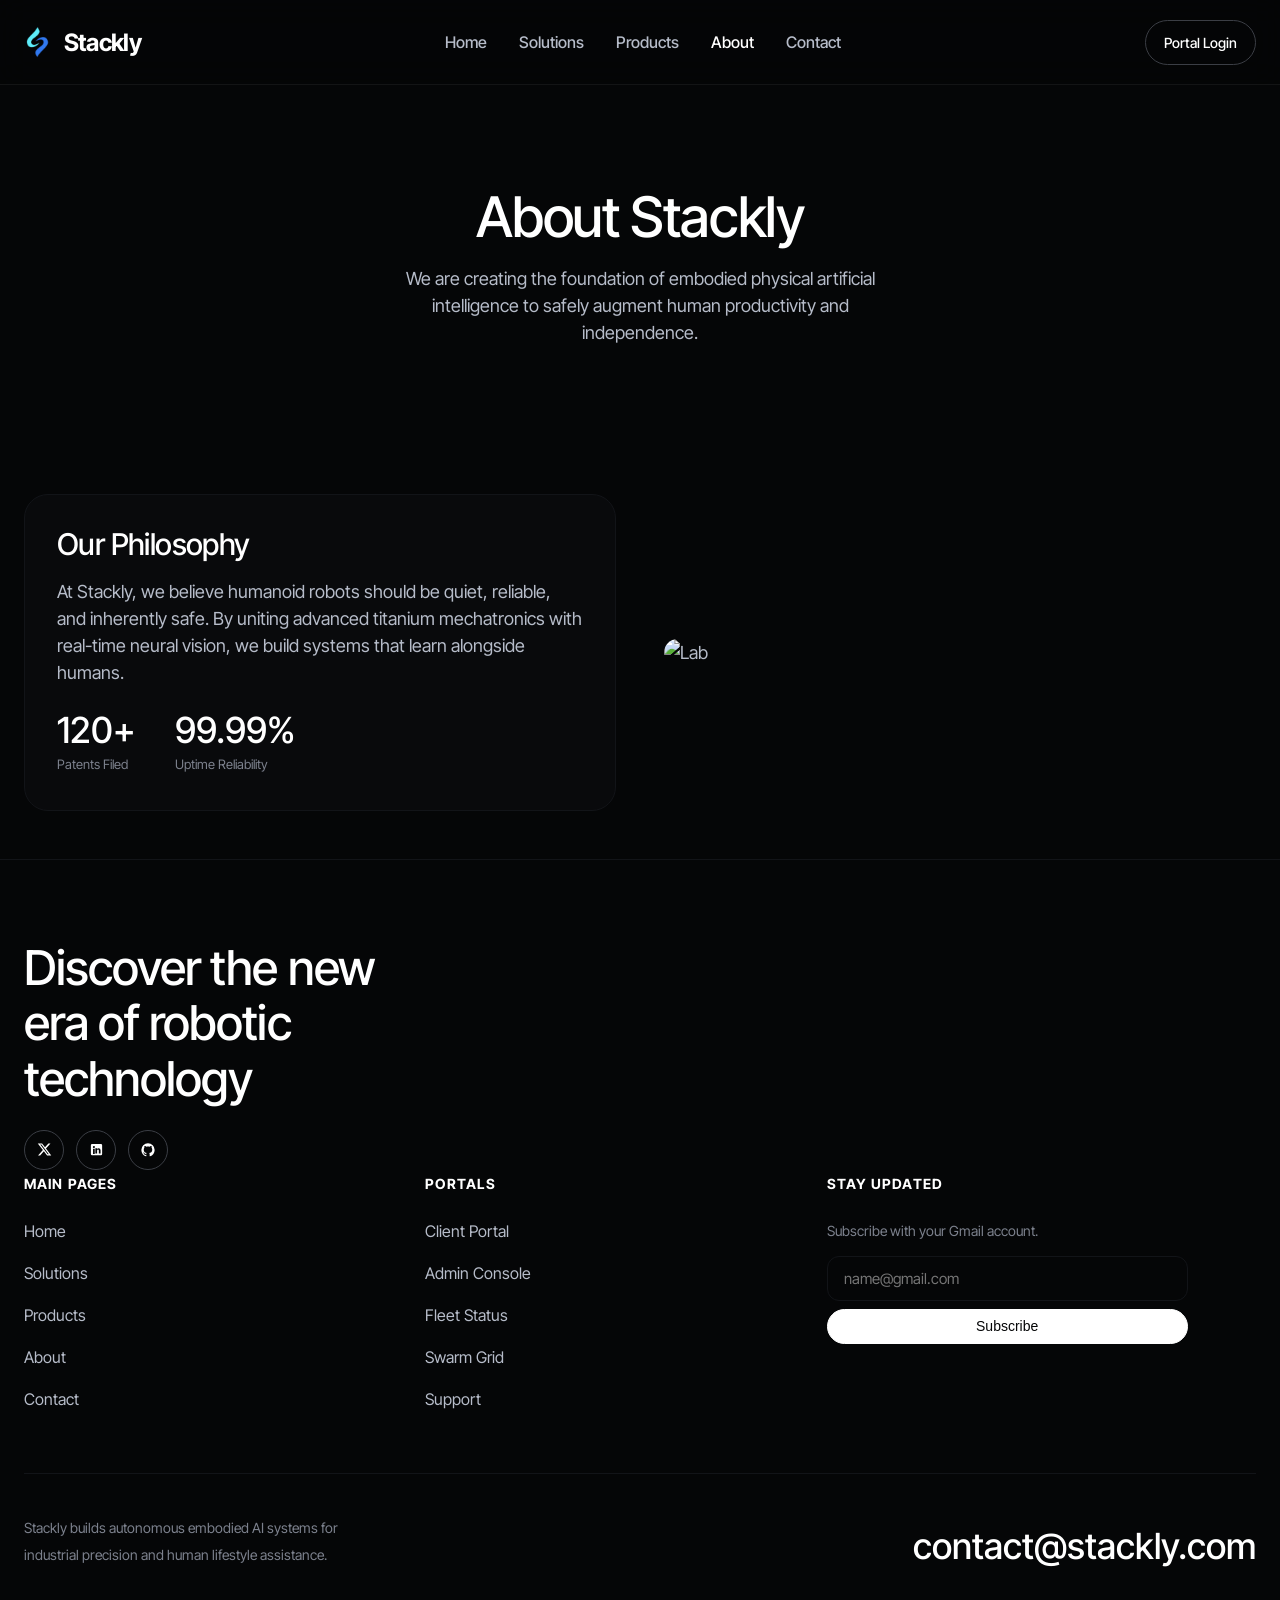
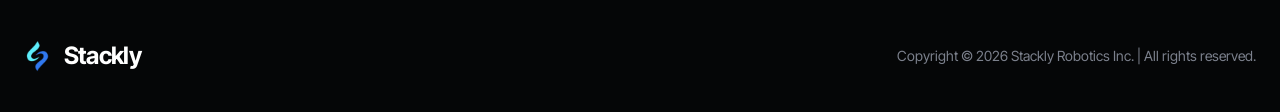
==== about.html @ 686592e0 "initial" ====
<!DOCTYPE html>
<html lang="en">
<head>
  <meta charset="UTF-8">
  <meta name="viewport" content="width=device-width, initial-scale=1.0">
  <title>Stackly</title>
  <!-- Google Fonts: Inter Tight (Exact Template Font) -->
  <link rel="preconnect" href="https://fonts.googleapis.com">
  <link rel="preconnect" href="https://fonts.gstatic.com" crossorigin>
  <link href="https://fonts.googleapis.com/css2?family=Inter+Tight:ital,wght@0,300;0,400;0,500;0,600;0,700;1,400&display=swap" rel="stylesheet">
  <link rel="stylesheet" href="css/style.css">
</head>
<body>

  <!-- ==================== HEADER / NAVBAR ==================== -->
  <div class="header-wrapper">
    <div class="container-default">
      <div class="header-container-wrapper">
        <a href="index.html" class="logo-wrapper">
          <img src="images/logo.webp" alt="Stackly Logo" class="logo-image">
          <span>Stackly</span>
        </a>

        <!-- Exactly 5 Nav Items -->
        <nav class="nav-menu-wrapper">
          <ul class="list-nav-menu">
            <li class="link-nav-item"><a href="index.html">Home</a></li>
            <li class="link-nav-item"><a href="solutions.html">Solutions</a></li>
            <li class="link-nav-item"><a href="products.html">Products</a></li>
            <li class="link-nav-item"><a href="about.html" class="active">About</a></li>
            <li class="link-nav-item"><a href="contact.html">Contact</a></li>
          </ul>
        </nav>

        <div class="nav-menu-right-side">
          <a href="login.html" class="btn-secondary-outline">Portal Login</a>
          <button class="hamburger-menu" id="hamburgerBtn" aria-label="Toggle menu">
            <div class="hamburger-menu-line"></div>
            <div class="hamburger-menu-line"></div>
          </button>
        </div>
      </div>
    </div>
  </div>

  <!-- Mobile Drawer -->
  <div class="mobile-nav-drawer" id="mobileDrawer">
    <ul>
      <li><a href="index.html">Home</a></li>
      <li><a href="solutions.html">Solutions</a></li>
      <li><a href="products.html">Products</a></li>
      <li><a href="about.html" class="active">About</a></li>
      <li><a href="contact.html">Contact</a></li>
    </ul>
    <div style="display: flex; flex-direction: column; gap: 12px; margin-top: auto;">
      <a href="login.html" class="btn-secondary-outline" style="width: 100%; text-align: center;">Client / Admin Login</a>
    </div>
  </div>

  <!-- ==================== ABOUT HERO ==================== -->
  <section class="section top-rg">
    <div class="container-default text-center">
      <div class="inner-container _520px center">
        <h1 class="display-10 mid" style="font-size: 56px; margin-bottom: 16px;">About Stackly</h1>
        <p class="mg-bottom-large">
          We are creating the foundation of embodied physical artificial intelligence to safely augment human productivity and independence.
        </p>
      </div>
    </div>
  </section>

  <!-- ==================== ABOUT CONTENT ==================== -->
  <section class="section" style="padding-top: 0;">
    <div class="container-default">
      <div class="grid-2-columns" style="margin-bottom: 48px;">
        <div class="card blog-card-v1" style="margin-top: 0;">
          <h3 class="display-6 mid" style="margin-bottom: 16px;">Our Philosophy</h3>
          <p style="color: var(--neutral-colors--300); margin-bottom: 24px;">
            At Stackly, we believe humanoid robots should be quiet, reliable, and inherently safe. By uniting advanced titanium mechatronics with real-time neural vision, we build systems that learn alongside humans.
          </p>
          <div class="flex-horizontal gap-2x-extra-small">
            <div>
              <div class="display-7 mid text-titles">120+</div>
              <div style="font-size: 13px; color: var(--neutral-colors--400);">Patents Filed</div>
            </div>
            <div style="margin-left: 24px;">
              <div class="display-7 mid text-titles">99.99%</div>
              <div style="font-size: 13px; color: var(--neutral-colors--400);">Uptime Reliability</div>
            </div>
          </div>
        </div>

        <div>
          <img src="https://cdn.prod.website-files.com/699cb558653c272b82dacccc/699cb558653c272b82dace2c_human-like-dexterity-robotflow-webflow-template.jpg" alt="Lab" class="main-border-radius fit-cover"/>
        </div>
      </div>
    </div>
  </section>

  <!-- ==================== FOOTER ==================== -->
  <div class="footer-content">
    <div class="container-default">
      <div class="footer-top-v1">
        <div class="flex-horizontal-wrap space-between">
          <div class="inner-container _370px" style="max-width: 370px;">
            <h2 class="display-8 mid mg-bottom-2x-extra-small">Discover the new era of robotic technology</h2>
            <div style="display: flex; gap: 12px; margin-top: 24px;">
              <a href="404.html" class="btn-secondary-outline" style="border-radius: 50%; width: 40px; height: 40px; padding: 0; display: inline-flex; align-items: center; justify-content: center;" aria-label="X (Twitter)">
                <svg width="15" height="15" viewBox="0 0 24 24" fill="currentColor"><path d="M18.244 2.25h3.308l-7.227 8.26 8.502 11.24H16.17l-5.214-6.817L4.99 21.75H1.68l7.73-8.835L1.254 2.25H8.08l4.713 6.231zm-1.161 17.52h1.833L7.084 4.126H5.117z"/></svg>
              </a>
              <a href="404.html" class="btn-secondary-outline" style="border-radius: 50%; width: 40px; height: 40px; padding: 0; display: inline-flex; align-items: center; justify-content: center;" aria-label="LinkedIn">
                <svg width="15" height="15" viewBox="0 0 24 24" fill="currentColor"><path d="M19 3a2 2 0 0 1 2 2v14a2 2 0 0 1-2 2H5a2 2 0 0 1-2-2V5a2 2 0 0 1 2-2h14m-.5 15.5v-5.3a3.26 3.26 0 0 0-3.26-3.26c-.85 0-1.84.52-2.28 1.3v-1.11h-2.79v8.37h2.79v-4.93c0-.77.62-1.4 1.39-1.4a1.4 1.4 0 0 1 1.4 1.4v4.93h2.75M6.46 10.9v8.37H9.2V10.9H6.46M7.83 6.45a1.62 1.62 0 0 0-1.62 1.62c0 .89.73 1.62 1.62 1.62.89 0 1.62-.73 1.62-1.62 0-.89-.73-1.62-1.62-1.62Z"/></svg>
              </a>
              <a href="404.html" class="btn-secondary-outline" style="border-radius: 50%; width: 40px; height: 40px; padding: 0; display: inline-flex; align-items: center; justify-content: center;" aria-label="GitHub">
                <svg width="16" height="16" viewBox="0 0 24 24" fill="currentColor"><path d="M12 2A10 10 0 0 0 2 12c0 4.42 2.87 8.17 6.84 9.5.5.08.66-.23.66-.5v-1.69c-2.77.6-3.36-1.34-3.36-1.34-.46-1.16-1.11-1.47-1.11-1.47-.91-.62.07-.6.07-.6 1 .07 1.53 1.03 1.53 1.03.87 1.52 2.34 1.07 2.91.83.1-.65.35-1.09.63-1.34-2.22-.25-4.55-1.11-4.55-4.92 0-1.11.38-2 1.03-2.71-.1-.25-.45-1.29.1-2.64 0 0 .84-.27 2.75 1.02.79-.22 1.65-.33 2.5-.33.85 0 1.71.11 2.5.33 1.91-1.29 2.75-1.02 2.75-1.02.55 1.35.2 2.39.1 2.64.65.71 1.03 1.6 1.03 2.71 0 3.82-2.34 4.66-4.57 4.91.36.31.69.92.69 1.85V21c0 .27.16.59.67.5C19.14 20.16 22 16.42 22 12A10 10 0 0 0 12 2Z"/></svg>
              </a>
            </div>
          </div>

          <div class="inner-container _670px">
            <div class="footer-nav">
              <div>
                <div class="display-1 strong" style="margin-bottom: 20px;">Main pages</div>
                <ul class="list-wrapper">
                  <li><a href="index.html">Home</a></li>
                  <li><a href="solutions.html">Solutions</a></li>
                  <li><a href="products.html">Products</a></li>
                  <li><a href="about.html">About</a></li>
                  <li><a href="contact.html">Contact</a></li>
                </ul>
              </div>

              <div>
                <div class="display-1 strong" style="margin-bottom: 20px;">Portals</div>
                <ul class="list-wrapper">
                  <li><a href="404.html">Client Portal</a></li>
                  <li><a href="404.html">Admin Console</a></li>
                  <li><a href="404.html">Fleet Status</a></li>
                  <li><a href="404.html">Swarm Grid</a></li>
                  <li><a href="404.html">Support</a></li>
                </ul>
              </div>

              <div>
                <div class="display-1 strong" style="margin-bottom: 20px;">Stay Updated</div>
                <p style="font-size: 14px; margin-bottom: 12px; color: var(--neutral-colors--400);">Subscribe with your Gmail account.</p>
                <form class="newsletter-form">
                  <input type="email" class="input-styled" placeholder="name@gmail.com" required style="margin-bottom: 8px;">
                  <button type="submit" class="primary-button small" style="width: 100%;">
                    <div>Subscribe</div>
                    <div class="primary-button-bg"><div class="primary-button-bg-text">Subscribe</div></div>
                  </button>
                </form>
              </div>
            </div>
          </div>
        </div>
      </div>

      <div class="footer-middle-v1">
        <p style="max-width: 334px; font-size: 14px; color: var(--neutral-colors--400);">
          Stackly builds autonomous embodied AI systems for industrial precision and human lifestyle assistance.
        </p>
        <a href="mailto:contact@stackly-robotics.ai" class="display-7" style="color: #fff;">contact@stackly.com</a>
      </div>

      <div class="footer-bottom-v1">
        <a href="index.html" class="logo-wrapper">
          <img src="images/logo.webp" alt="Stackly Logo" class="logo-image">
          <span>Stackly</span>
        </a>
        <p>Copyright © 2026 Stackly Robotics Inc. | All rights reserved.</p>
      </div>
    </div>
  </div>

  <script src="js/main.js"></script>
</body>
</html>
---- css/style.css ----
/* ===================================================================
   STACKLY - AI & ROBOTICS ECOSYSTEM
   Exact Theme, Colors, Fonts & Layout from Robotflow Template
   Font: "Inter Tight", sans-serif
   Color Scheme: #050607, #090a0c, #121418, #3b3e45, #7c818d, #b6bcc9, #ffffff
   Full Screen Size Responsive Media Queries from 320px
   =================================================================== */

@import url('https://fonts.googleapis.com/css2?family=Inter+Tight:ital,wght@0,300;0,400;0,500;0,600;0,700;1,400&display=swap');

/* --- ROOT VARIABLES (Exact Robotflow Design Tokens) --- */
:root {
  --neutral-colors--800: #050607;
  --neutral-colors--700: #090a0c;
  --neutral-colors--600: #121418;
  --neutral-colors--500: #3b3e45;
  --neutral-colors--400: #7c818d;
  --neutral-colors--300: #b6bcc9;
  --neutral-colors--200: #dde2ef;
  --neutral-colors--100: #ffffff;

  --accent-cyan: #00f2fe;
  --accent-blue: #4facfe;
  --accent-purple: #8b5cf6;
  --accent-emerald: #10b981;
  --accent-amber: #f59e0b;
  --accent-rose: #fe566b;

  --_font-sizes---primary-font: "Inter Tight", -apple-system, BlinkMacSystemFont, "Segoe UI", Roboto, sans-serif;
  --_font-sizes---line-height--large: 1.5em;
  --_font-sizes---line-height--regular: 1.25em;
  --_font-sizes---line-height--small: 1.15em;

  --_font-sizes---display-size--display-10: clamp(34px, 6vw, 72px);
  --_font-sizes---display-size--display-9: clamp(30px, 5vw, 60px);
  --_font-sizes---display-size--display-8: clamp(26px, 4vw, 48px);
  --_font-sizes---display-size--display-7: clamp(22px, 3.2vw, 36px);
  --_font-sizes---display-size--display-6: clamp(20px, 2.6vw, 30px);
  --_font-sizes---display-size--display-5: clamp(18px, 2.2vw, 24px);
  --_font-sizes---display-size--display-4: clamp(16px, 1.8vw, 20px);
  --_font-sizes---display-size--display-3: clamp(15px, 1.6vw, 18px);
  --_font-sizes---display-size--display-2: 16px;
  --_font-sizes---display-size--display-1: 14px;
  --_font-sizes---paragraph-size--rg: 16px;

  --_sizes---border-radius--main-border-radius: 32px;
  --_sizes---border-radius--section-border-radius: 64px;
  --_sizes---border-radius--card-radius: 24px;
  --_sizes---border-radius--button-radius: 200px;

  --container-sizes--main-container: 1280px;
}

/* --- RESET & BASE STYLES --- */
*, *::before, *::after {
  box-sizing: border-box;
  margin: 0;
  padding: 0;
}

html {
  font-size: 16px;
  scroll-behavior: smooth;
  -webkit-text-size-adjust: 100%;
}

body {
  font-family: var(--_font-sizes---primary-font);
  background-color: var(--neutral-colors--800);
  color: var(--neutral-colors--300);
  font-size: 18px;
  line-height: var(--_font-sizes---line-height--large);
  font-weight: 400;
  overflow-x: hidden;
  max-width: 100vw;
  min-height: 100vh;
  position: relative;
  -webkit-font-smoothing: antialiased;
  -moz-osx-font-smoothing: grayscale;
}

/* Headings & Text Wrapping */
h1, h2, h3, h4, h5, h6, p, span, a, div, label {
  overflow-wrap: break-word;
  word-wrap: break-word;
}

h1, h2, h3, h4, h5, h6 {
  font-family: var(--_font-sizes---primary-font);
  color: var(--neutral-colors--100);
  font-weight: 500;
  line-height: var(--_font-sizes---line-height--small);
  letter-spacing: -0.02em;
}
  letter-spacing: -0.02em;
}

.display-10 {
  font-size: var(--_font-sizes---display-size--display-10);
  font-weight: 500;
  line-height: var(--_font-sizes---line-height--small);
}

.display-8 {
  font-size: var(--_font-sizes---display-size--display-8);
  font-weight: 500;
  line-height: var(--_font-sizes---line-height--small);
}

.display-7 {
  font-size: var(--_font-sizes---display-size--display-7);
  font-weight: 500;
  line-height: var(--_font-sizes---line-height--small);
}

.display-6 {
  font-size: var(--_font-sizes---display-size--display-6);
  font-weight: 500;
}

.display-5 {
  font-size: var(--_font-sizes---display-size--display-5);
  font-weight: 500;
}

.display-3 {
  font-size: var(--_font-sizes---display-size--display-3);
  font-weight: 400;
  color: var(--neutral-colors--100);
}

.display-3.mid {
  font-weight: 500;
}

.display-1.strong {
  font-size: var(--_font-sizes---display-size--display-1);
  font-weight: 700;
  text-transform: uppercase;
  letter-spacing: 0.08em;
  color: var(--neutral-colors--100);
}

a {
  color: inherit;
  text-decoration: none;
  transition: color 0.2s ease;
}

img, svg {
  max-width: 100%;
  display: block;
}

/* Layout Containers */
.container-default {
  width: 100%;
  max-width: var(--container-sizes--main-container);
  margin-left: auto;
  margin-right: auto;
  padding-left: 24px;
  padding-right: 24px;
}

.inner-container._434px {
  max-width: 434px;
}

.inner-container._520px {
  max-width: 520px;
}

.inner-container._510px {
  max-width: 510px;
}

.inner-container._468px {
  max-width: 468px;
}

.inner-container._976px {
  max-width: 976px;
}

.inner-container.center {
  margin-left: auto;
  margin-right: auto;
}

.text-center {
  text-align: center;
}

.z-index-1 {
  position: relative;
  z-index: 1;
}

/* Margin helpers */
.mg-top-2x-extra-small {
  margin-top: 16px;
}
.mg-bottom-small {
  margin-bottom: 24px;
}
.mg-bottom-148px {
  margin-bottom: 148px;
}
.mg-bottom-large {
  margin-bottom: 48px;
}
.mg-bottom-3x-extra-small {
  margin-bottom: 12px;
}
.mg-bottom-4x-extra-small {
  margin-bottom: 8px;
}
.mg-top-4x-extra-small {
  margin-top: 8px;
}
.mg-top-large {
  margin-top: 48px;
}
.mg-top-small {
  margin-top: 24px;
}
.mg-left--10px {
  margin-left: -10px;
}

/* Divider */
.divider {
  height: 1px;
  background-color: var(--neutral-colors--600);
  width: 100%;
}
.divider.bg-neutral-500 {
  background-color: var(--neutral-colors--500);
}

/* --- BUTTONS (Exact Robotflow Sliding Background Button) --- */
.primary-button {
  z-index: 1;
  padding: 10px 28px;
  grid-column-gap: 8px;
  grid-row-gap: 8px;
  border: 1px solid var(--neutral-colors--100);
  background-color: var(--neutral-colors--100);
  color: var(--neutral-colors--800);
  font-size: var(--_font-sizes---paragraph-size--rg);
  line-height: var(--_font-sizes---line-height--regular);
  text-align: center;
  transform-style: preserve-3d;
  border-radius: var(--_sizes---border-radius--button-radius);
  justify-content: center;
  align-items: center;
  font-weight: 500;
  text-decoration: none;
  transition: transform 0.3s cubic-bezier(0.4, 0, 0.2, 1), color 0.3s ease;
  display: inline-flex;
  position: relative;
  overflow: hidden;
  cursor: pointer;
}

.primary-button:hover {
  color: var(--neutral-colors--100);
  transform: scale3d(0.97, 0.97, 1.01);
}

.primary-button-bg {
  z-index: -1;
  background-color: var(--neutral-colors--800);
  color: var(--neutral-colors--100);
  border-radius: 300px;
  justify-content: center;
  align-items: center;
  display: flex;
  position: absolute;
  inset: 0;
  transform: translate(0, 100%);
  transition: transform 0.35s cubic-bezier(0.4, 0, 0.2, 1);
}

.primary-button:hover .primary-button-bg {
  transform: translate(0, 0);
}

.primary-button-bg-text {
  color: var(--neutral-colors--100);
}

.primary-button.small {
  padding: 8px 18px;
  font-size: 14px;
}

.buttons-row {
  display: flex;
  align-items: center;
  gap: 20px;
}
.buttons-row.left {
  justify-content: flex-start;
}

.link.white {
  color: var(--neutral-colors--100);
  display: inline-flex;
  align-items: center;
  font-size: 18px;
  font-weight: 500;
  transition: color 0.2s ease;
}

.link.white:hover {
  color: var(--neutral-colors--300);
}

.link-content-flex {
  display: flex;
  align-items: center;
  gap: 8px;
}

.item-icon-right {
  display: flex;
  align-items: center;
}

/* Secondary Button / Outline */
.btn-secondary-outline {
  padding: 8px 18px;
  border-radius: 200px;
  background-color: transparent;
  border: 1px solid var(--neutral-colors--500);
  color: var(--neutral-colors--100);
  font-size: 14px;
  font-weight: 500;
  transition: all 0.2s ease;
  display: inline-flex;
  align-items: center;
  justify-content: center;
}

.btn-secondary-outline:hover {
  border-color: var(--neutral-colors--100);
  background-color: rgba(255, 255, 255, 0.05);
  color: #ffffff;
}

/* --- HEADER & NAVBAR --- */
.header-wrapper {
  position: sticky;
  top: 0;
  left: 0;
  right: 0;
  z-index: 1000;
  background-color: rgba(5, 6, 7, 0.85);
  backdrop-filter: blur(16px);
  -webkit-backdrop-filter: blur(16px);
  border-bottom: 1px solid rgba(255, 255, 255, 0.06);
  transition: background-color 0.3s ease;
}

.header-container-wrapper {
  display: flex;
  align-items: center;
  justify-content: space-between;
  height: 84px;
}

.logo-wrapper {
  display: flex;
  align-items: center;
  gap: 12px;
  font-size: 24px;
  font-weight: 700;
  color: var(--neutral-colors--100);
  letter-spacing: -0.03em;
}

.logo-image,
.logo-icon-img,
.logo-wrapper img {
  height: 32px;
  width: auto;
  max-width: 36px;
  object-fit: contain;
  display: block;
}

.logo-icon-svg {
  width: 32px;
  height: 32px;
  background: var(--neutral-colors--100);
  color: var(--neutral-colors--800);
  border-radius: 8px;
  display: flex;
  align-items: center;
  justify-content: center;
  font-weight: 800;
  font-size: 18px;
}

.nav-menu-wrapper {
  display: flex;
  align-items: center;
}

.list-nav-menu {
  display: flex;
  align-items: center;
  list-style: none;
  gap: 32px;
}

.link-nav-item a {
  color: var(--neutral-colors--300);
  font-size: 16px;
  font-weight: 500;
  transition: color 0.2s ease;
  padding: 8px 0;
  position: relative;
}

.link-nav-item a:hover,
.link-nav-item a.active {
  color: var(--neutral-colors--100);
}

.nav-menu-right-side {
  display: flex;
  align-items: center;
  gap: 16px;
}

.hamburger-menu {
  display: none;
  flex-direction: column;
  justify-content: center;
  gap: 6px;
  width: 36px;
  height: 36px;
  cursor: pointer;
  background: transparent;
  border: none;
  z-index: 1001;
}

.hamburger-menu-line {
  background-color: #fff;
  border-radius: 16px;
  width: 22px;
  height: 2px;
  transition: all 0.3s ease;
}

.hamburger-menu.active .hamburger-menu-line:nth-child(1) {
  transform: translateY(4px) rotate(45deg);
}
.hamburger-menu.active .hamburger-menu-line:nth-child(2) {
  transform: translateY(-4px) rotate(-45deg);
}

/* Mobile Drawer */
.mobile-nav-drawer {
  display: none;
  position: fixed;
  top: 84px;
  left: 0;
  right: 0;
  bottom: 0;
  background-color: rgba(5, 6, 7, 0.98);
  backdrop-filter: blur(20px);
  padding: 32px 24px;
  z-index: 999;
  flex-direction: column;
  gap: 24px;
  opacity: 0;
  visibility: hidden;
  transition: all 0.3s ease;
}

.mobile-nav-drawer.open {
  opacity: 1;
  visibility: visible;
}

.mobile-nav-drawer ul {
  list-style: none;
  display: flex;
  flex-direction: column;
  gap: 20px;
}

.mobile-nav-drawer a {
  font-size: 20px;
  color: #fff;
  font-weight: 500;
}

/* --- HERO SECTION V4 (Exact Robotflow Home V2 Split Hero) --- */
.section.hero-v4 {
  padding-top: 70px;
  padding-bottom: 160px;
  overflow: hidden;
  position: relative;
  background-color: var(--neutral-colors--800);
}

.half-bg-right {
  justify-content: flex-end;
  align-items: center;
  width: 60%;
  height: 100%;
  position: absolute;
  inset: 0% 0% 0% auto;
  overflow: hidden;
  pointer-events: none;
}

.half-bg-right.home-v2-hero {
  z-index: 0;
  justify-content: flex-start;
  align-items: center;
  display: flex;
}

.background-image.home-v2-hero {
  background-image: url("https://cdn.prod.website-files.com/699cb558653c272b82dacccc/699cb558653c272b82dacde5_the-revolution-starts-here-robotflow-webflow-ecommerce-template.jpg");
  background-position: 100% center;
  background-repeat: no-repeat;
  background-size: cover;
  width: 100%;
  height: 100%;
  max-width: 900px;
}

.overlay.home-v2-hero {
  background-image: linear-gradient(#05060700, #050607 75.07%);
  height: 74%;
  inset: auto 0% 0%;
  position: absolute;
  width: 100%;
}

.home-v2-bottom-gradient {
  position: absolute;
  bottom: 0;
  left: 0;
  right: 0;
  height: 120px;
  background: linear-gradient(to top, var(--neutral-colors--800), transparent);
  pointer-events: none;
  z-index: 1;
}

/* Avatar Group & Count in Hero */
.flex-horizontal-wrap {
  display: flex;
  flex-wrap: wrap;
  align-items: center;
}

.flex-horizontal {
  display: flex;
  align-items: center;
}

.gap-2x-extra-small {
  gap: 16px;
}

.avatar-wrapper._48px {
  width: 48px;
  height: 48px;
  border-radius: 50%;
  overflow: hidden;
  border: 2px solid var(--neutral-colors--800);
}

.avatar-image.circle {
  width: 100%;
  height: 100%;
  object-fit: cover;
  border-radius: 50%;
}

/* --- INFINITE MARQUEE V1 (Company / Enterprise Ticker) --- */
.top-md.bottom-sm {
  padding-top: 60px;
  padding-bottom: 40px;
}

.overflow-hidden {
  overflow: hidden;
}

.infinite-marquee-wrapper {
  display: flex;
  overflow: hidden;
  position: relative;
  white-space: nowrap;
}

.infinite-marquee-wrapper.v1 {
  justify-content: flex-start;
  align-items: center;
}

.infinite-marquee.v1 {
  display: flex;
  align-items: center;
  grid-column-gap: 32px;
  padding-right: 32px;
  flex: none;
  animation: marquee-v1 40s linear infinite;
}

.infinite-marquee.v1.marquee-scroll-item {
  color: var(--neutral-colors--400);
  font-size: var(--_font-sizes---display-size--display-8);
  line-height: var(--_font-sizes---line-height--regular);
  font-weight: 500;
}

.marquee-item {
  display: inline-block;
}

.dot {
  background-color: var(--neutral-colors--600);
  border-radius: 50%;
  width: 8px;
  min-width: 8px;
  height: 8px;
  min-height: 8px;
}

@keyframes marquee-v1 {
  0% { transform: translateX(0); }
  100% { transform: translateX(-50%); }
}

/* --- SECTION: KEY FEATURES SLIDER --- */
.section.top-rg {
  padding-top: 100px;
  padding-bottom: 100px;
  position: relative;
}

.slider-wrapper {
  position: relative;
  margin-top: 48px;
}

.grid-2-columns {
  display: grid;
  grid-template-columns: 1fr 1fr;
  gap: 48px;
  align-items: center;
}

.grid-3-columns {
  display: grid;
  grid-template-columns: repeat(3, 1fr);
  gap: 32px;
}

.grid-4-columns {
  display: grid;
  grid-template-columns: repeat(4, 1fr);
  gap: 24px;
}

.flex-vertical {
  display: flex;
  flex-direction: column;
}

.space-between---align-start {
  justify-content: space-between;
  align-items: flex-start;
}

.gap-row-24px {
  gap: 24px;
}

.gap-row-2x-extra-small {
  gap: 16px;
}

.grid-1-column {
  display: grid;
  grid-template-columns: 1fr;
}

.width-100 {
  width: 100%;
}

.text-titles {
  color: var(--neutral-colors--100);
}

.main-border-radius {
  border-radius: var(--_sizes---border-radius--main-border-radius);
}

.fit-cover {
  object-fit: cover;
  width: 100%;
  height: 100%;
}

/* Feature Slider Navigation Tabs */
.feature-tabs-nav {
  display: flex;
  gap: 12px;
  margin-bottom: 24px;
}

.feature-tab-btn {
  padding: 8px 16px;
  border-radius: 200px;
  background: var(--neutral-colors--700);
  border: 1px solid var(--neutral-colors--600);
  color: var(--neutral-colors--300);
  font-size: 14px;
  cursor: pointer;
  transition: all 0.2s ease;
}

.feature-tab-btn.active, .feature-tab-btn:hover {
  background: var(--neutral-colors--600);
  color: #fff;
  border-color: var(--neutral-colors--500);
}

/* --- SECTION: CONTENT SECTION V5 (OmniBot Gen 2 Showcase) --- */
.section.content-section-v5 {
  padding-top: 100px;
  padding-bottom: 100px;
  position: relative;
  background-color: var(--neutral-colors--700);
  border-radius: var(--_sizes---border-radius--section-border-radius);
  overflow: hidden;
  margin-top: 40px;
  margin-bottom: 40px;
}

.background-image-wrapper.content-section-image-v1 {
  position: absolute;
  inset: 0 0 0 auto;
  width: 55%;
  height: 100%;
  z-index: 0;
  pointer-events: none;
}

.background-image.conten-section-image-v4 {
  background-image: url("https://cdn.prod.website-files.com/699cb558653c272b82dacccc/699cb558653c272b82dacde6_introducing-omnibot-gen-2-robotflow-webflow-template.png");
  background-position: 100% center;
  background-repeat: no-repeat;
  background-size: cover;
  width: 100%;
  height: 100%;
}

.stats-horizontal-tablet {
  display: flex;
  align-items: center;
  gap: 32px;
  margin-top: 36px;
  padding-top: 24px;
  border-top: 1px solid var(--neutral-colors--600);
}

.stat-large-text {
  font-size: 40px;
  font-weight: 500;
  color: var(--neutral-colors--100);
  line-height: 1.1;
  margin-top: 4px;
}

/* --- SECTION: WHERE TECHNOLOGY MEETS DESIGN & 4 TILES --- */
.video-wrapper.v1 {
  position: relative;
  border-radius: var(--_sizes---border-radius--main-border-radius);
  overflow: hidden;
  aspect-ratio: 16/10;
  cursor: pointer;
}

.lightbox-image {
  width: 100%;
  height: 100%;
  object-fit: cover;
  transition: transform 0.4s ease;
}

.video-wrapper.v1:hover .lightbox-image {
  transform: scale(1.03);
}

.play-button.small {
  position: absolute;
  top: 50%;
  left: 50%;
  transform: translate(-50%, -50%);
  width: 64px;
  height: 64px;
  z-index: 2;
  transition: transform 0.3s ease;
}

.video-wrapper.v1:hover .play-button.small {
  transform: translate(-50%, -50%) scale(1.1);
}

.title-and-paragraph-grid {
  display: grid;
  grid-template-columns: 1fr 1.5fr;
  gap: 24px;
  padding: 32px 0;
  border-top: 1px solid var(--neutral-colors--600);
}
.title-and-paragraph-grid.last {
  border-bottom: 1px solid var(--neutral-colors--600);
}

/* --- SECTION: DISCOVER THE NEW ERA CTA CARD --- */
.card.cta-card {
  background-color: var(--neutral-colors--700);
  border-radius: var(--_sizes---border-radius--section-border-radius);
  position: relative;
  overflow: hidden;
  padding: 100px 0;
}

.half-bg-right.cta-card-bg-right {
  width: 48%;
  display: flex;
}

.background-image.cta-card-bg-image {
  background-image: url("https://cdn.prod.website-files.com/699cb558653c272b82dacccc/699cb558653c272b82dace37_cta-home-v3-bg-image-robotflow-weblfow-template.jpg");
  background-position: center;
  background-size: cover;
  width: 100%;
  height: 100%;
}

/* --- SECTION: TESTIMONIALS MARQUEE V2 --- */
.top-60px.bottom-rg {
  padding-top: 80px;
  padding-bottom: 100px;
}

.infinite-marquee-wrapper.v2 {
  display: flex;
  overflow: hidden;
  position: relative;
  width: 100%;
  white-space: normal;
  gap: 28px;
  user-select: none;
  mask-image: linear-gradient(to right, transparent, black 5%, black 95%, transparent);
  -webkit-mask-image: linear-gradient(to right, transparent, black 5%, black 95%, transparent);
}

.infinite-marquee.v2 {
  grid-column-gap: 28px;
  grid-row-gap: 28px;
  flex: none;
  display: flex;
  align-items: stretch;
  animation: marquee-v2 40s linear infinite;
  padding-right: 28px;
}

.infinite-marquee.v2:hover {
  animation-play-state: paused;
}

.infinite-marquee-card-v2 {
  text-align: left;
  flex: 0 0 380px;
  width: 380px;
  min-width: 280px;
  max-width: 85vw;
  box-sizing: border-box;
  background-color: var(--neutral-colors--700);
  border: 1px solid var(--neutral-colors--600);
  border-radius: var(--_sizes---border-radius--card-radius);
  padding: 28px 24px;
  white-space: normal !important;
  overflow-wrap: break-word !important;
  word-wrap: break-word !important;
  word-break: normal;
  display: flex;
  flex-direction: column;
  justify-content: space-between;
  transition: border-color var(--transition-base), transform var(--transition-base);
}

.infinite-marquee-card-v2:hover {
  border-color: var(--neutral-colors--500);
  transform: translateY(-2px);
}

.infinite-marquee-card-v2 * {
  white-space: normal !important;
  overflow-wrap: break-word !important;
  word-wrap: break-word !important;
}

.infinite-marquee-card-v2 .display-6 {
  font-size: clamp(16px, 1.8vw, 20px) !important;
  line-height: 1.45 !important;
  font-weight: 500;
  color: var(--neutral-colors--100);
  margin-bottom: 0;
}

.infinite-marquee-card-v2 .mg-bottom-small {
  margin-bottom: 18px;
  white-space: normal !important;
}

.infinite-marquee-card-v2 .flex-horizontal {
  display: flex;
  flex-wrap: wrap;
  align-items: center;
  gap: 8px;
  margin-top: auto;
}

.text-neutral-light {
  color: var(--neutral-colors--400);
}

@keyframes marquee-v2 {
  0% { transform: translateX(0); }
  100% { transform: translateX(calc(-100% - 28px)); }
}

/* --- SECTION: FAQ ACCORDION V2 --- */
.section.content-section-v7 {
  padding-top: 120px;
  padding-bottom: 120px;
  border-radius: var(--_sizes---border-radius--section-border-radius);
  background-color: var(--neutral-colors--700);
  margin-top: 40px;
  margin-bottom: 40px;
}

.accordion-wrapper.v2 {
  border-top: 1px solid var(--neutral-colors--600);
  padding: 32px 0;
  display: grid;
  grid-template-columns: 48px 1fr auto;
  gap: 20px;
  align-items: flex-start;
  cursor: pointer;
  user-select: none;
}

.accordion-wrapper.v2.w-variant-last {
  border-bottom: 1px solid var(--neutral-colors--600);
}

.accordion-display-number {
  font-size: 18px;
  color: var(--neutral-colors--400);
  font-weight: 500;
  line-height: 1.3;
}

.accordion-toggle-text {
  font-size: 14px;
  text-transform: uppercase;
  color: var(--neutral-colors--400);
  letter-spacing: 0.05em;
  padding-top: 2px;
}

.accordion-body-v2 {
  grid-column: 2 / 4;
  max-height: 0;
  overflow: hidden;
  transition: max-height 0.4s ease-out;
}

.accordion-wrapper.v2.active .accordion-body-v2 {
  max-height: 1000px;
  padding-top: 16px;
}

.accordion-wrapper.v2.active .accordion-toggle-text {
  color: var(--neutral-colors--100);
}

/* --- SECTION: BLOG & NEWS --- */
.grid-2-columns._0-9fr-1fr {
  grid-template-columns: 0.9fr 1fr;
  gap: 28px;
}

.card.blog-card-v1 {
  background-color: var(--neutral-colors--700);
  border-radius: var(--_sizes---border-radius--card-radius);
  padding: 32px;
  border: 1px solid var(--neutral-colors--600);
  margin-top: 16px;
}

.card.blog-card-v2 {
  background-color: var(--neutral-colors--700);
  border: 1px solid var(--neutral-colors--600);
  border-radius: var(--_sizes---border-radius--card-radius);
  padding: 24px 32px;
  display: flex;
  align-items: center;
  justify-content: space-between;
  gap: 20px;
  transition: border-color 0.2s ease, transform 0.2s ease;
}

.card.blog-card-v2:hover {
  border-color: var(--neutral-colors--500);
  transform: translateX(4px);
}

.badge {
  background-color: var(--neutral-colors--600);
  color: var(--neutral-colors--100);
  padding: 4px 12px;
  border-radius: 200px;
  font-size: 12px;
  font-weight: 500;
  text-transform: uppercase;
}

/* --- PROCESS STEPS & BENCHMARK GRIDS --- */
.step-item-card {
  background-color: var(--neutral-colors--700);
  border: 1px solid var(--neutral-colors--600);
  border-radius: var(--_sizes---border-radius--card-radius);
  padding: 36px 28px;
  position: relative;
  transition: border-color 0.2s ease;
}

.step-item-card:hover {
  border-color: var(--neutral-colors--500);
}

.step-number-badge {
  font-size: 28px;
  font-weight: 700;
  color: var(--neutral-colors--100);
  margin-bottom: 16px;
  font-family: var(--_font-sizes---primary-font);
}

.benchmark-card {
  background-color: var(--neutral-colors--700);
  border: 1px solid var(--neutral-colors--600);
  border-radius: var(--_sizes---border-radius--card-radius);
  padding: 32px 24px;
  text-align: center;
}

.benchmark-stat-num {
  font-size: 42px;
  font-weight: 700;
  color: #fff;
  line-height: 1.1;
  margin: 12px 0 6px;
}

/* --- HARDWARE COMPARISON TABLE --- */
.comparison-table-wrapper {
  background-color: var(--neutral-colors--700);
  border: 1px solid var(--neutral-colors--600);
  border-radius: var(--_sizes---border-radius--card-radius);
  padding: 32px;
  overflow-x: auto;
}

.comparison-table {
  width: 100%;
  border-collapse: collapse;
  text-align: left;
  font-size: 15px;
}

.comparison-table th {
  padding: 16px 20px;
  border-bottom: 1px solid var(--neutral-colors--600);
  color: var(--neutral-colors--100);
  font-weight: 600;
}

.comparison-table td {
  padding: 18px 20px;
  border-bottom: 1px solid var(--neutral-colors--600);
  color: var(--neutral-colors--300);
}

.comparison-table tr:last-child td {
  border-bottom: none;
}

/* --- FOOTER --- */
.footer-content {
  background-color: var(--neutral-colors--800);
  border-top: 1px solid var(--neutral-colors--600);
  padding-top: 80px;
  padding-bottom: 40px;
}

.footer-top-v1 {
  padding-bottom: 60px;
}

.flex-horizontal-wrap.space-between {
  justify-content: space-between;
}

.footer-nav {
  display: grid;
  grid-template-columns: 1fr 1fr 1fr;
  gap: 40px;
}

.list-wrapper {
  list-style: none;
  display: flex;
  flex-direction: column;
  gap: 14px;
}

.list-wrapper a {
  color: var(--neutral-colors--300);
  font-size: 16px;
  transition: color 0.2s ease;
}

.list-wrapper a:hover {
  color: var(--neutral-colors--100);
}

.footer-middle-v1 {
  display: flex;
  justify-content: space-between;
  align-items: flex-end;
  padding-top: 40px;
  padding-bottom: 40px;
  border-top: 1px solid var(--neutral-colors--600);
}

.footer-bottom-v1 {
  display: flex;
  justify-content: space-between;
  align-items: center;
  padding-top: 32px;
  font-size: 14px;
  color: var(--neutral-colors--400);
}

/* --- AUTHENTICATION & LOGIN (Gmail Only, No Prefilled Credentials) --- */
.auth-page-section {
  min-height: calc(100vh - 160px);
  display: flex;
  align-items: center;
  justify-content: center;
  padding: 60px 20px;
}

.auth-form-card {
  background-color: var(--neutral-colors--700);
  border: 1px solid var(--neutral-colors--600);
  border-radius: var(--_sizes---border-radius--card-radius);
  max-width: 480px;
  width: 100%;
  padding: 40px;
}

.auth-role-tabs {
  display: grid;
  grid-template-columns: 1fr 1fr;
  gap: 6px;
  background: var(--neutral-colors--800);
  padding: 4px;
  border-radius: 200px;
  margin-bottom: 24px;
  border: 1px solid var(--neutral-colors--600);
}

.auth-role-btn {
  padding: 8px 14px;
  border-radius: 200px;
  border: none;
  background: transparent;
  color: var(--neutral-colors--400);
  font-size: 14px;
  font-weight: 500;
  cursor: pointer;
  transition: all 0.2s ease;
  text-align: center;
}

.auth-role-btn.active {
  background: var(--neutral-colors--100);
  color: var(--neutral-colors--800);
}

.form-group-item {
  display: flex;
  flex-direction: column;
  gap: 8px;
  margin-bottom: 18px;
}

.form-label-text {
  font-size: 14px;
  font-weight: 500;
  color: var(--neutral-colors--100);
  display: flex;
  justify-content: space-between;
}

.input-styled {
  width: 100%;
  padding: 12px 16px;
  border-radius: 12px;
  background-color: var(--neutral-colors--800);
  border: 1px solid var(--neutral-colors--600);
  color: var(--neutral-colors--100);
  font-size: 15px;
  font-family: inherit;
  outline: none;
  transition: border-color 0.2s ease;
}

.input-styled:focus {
  border-color: var(--neutral-colors--100);
}

.auth-feedback-box {
  padding: 10px 14px;
  border-radius: 8px;
  font-size: 13px;
  display: none;
  margin-bottom: 16px;
}

.auth-feedback-box.error {
  display: block;
  background: rgba(254, 86, 107, 0.15);
  border: 1px solid rgba(254, 86, 107, 0.4);
  color: #ff9aa6;
}

.auth-feedback-box.success {
  display: block;
  background: rgba(16, 185, 129, 0.15);
  border: 1px solid rgba(16, 185, 129, 0.4);
  color: #6ee7b7;
}

/* --- 404 ERROR PAGE STYLES --- */
.page-404-body {
  min-height: 100vh;
  display: flex;
  align-items: center;
  justify-content: center;
  background-color: var(--neutral-colors--800);
  padding: 24px;
  box-sizing: border-box;
}

.page-404-container {
  width: 100%;
  max-width: 540px;
  margin: auto;
}

/* --- DASHBOARD STYLES --- */
.dash-wrapper {
  display: flex;
  min-height: calc(100vh - 84px);
  background-color: var(--neutral-colors--800);
  position: relative;
}

.dash-side {
  width: 280px;
  background-color: var(--neutral-colors--700);
  border-right: 1px solid var(--neutral-colors--600);
  padding: 28px 20px;
  display: flex;
  flex-direction: column;
  justify-content: space-between;
  flex-shrink: 0;
  position: sticky;
  top: 84px;
  height: calc(100vh - 84px);
  overflow-y: auto;
  box-sizing: border-box;
  z-index: 50;
}

.dash-user-badge {
  padding: 16px;
  background: var(--neutral-colors--800);
  border-radius: 16px;
  border: 1px solid var(--neutral-colors--600);
  margin-bottom: 24px;
}

.dash-nav-list {
  list-style: none;
  display: flex;
  flex-direction: column;
  gap: 8px;
  padding: 0;
  margin: 0;
}

.dash-nav-item {
  width: 100%;
}

.dash-nav-link {
  display: flex;
  align-items: center;
  gap: 12px;
  padding: 12px 16px;
  border-radius: 12px;
  color: var(--neutral-colors--400);
  font-size: 14px;
  font-weight: 500;
  text-decoration: none;
  transition: all var(--transition-fast);
  border: 1px solid transparent;
  cursor: pointer;
  width: 100%;
  box-sizing: border-box;
}

.dash-nav-link:hover {
  color: #fff;
  background: var(--neutral-colors--800);
  border-color: var(--neutral-colors--600);
}

.dash-nav-link.active {
  color: #fff;
  background: var(--neutral-colors--800);
  border-color: var(--neutral-colors--500);
  font-weight: 600;
  box-shadow: 0 2px 8px rgba(0, 0, 0, 0.3);
}

.dash-nav-link svg {
  width: 18px;
  height: 18px;
  flex-shrink: 0;
}

.dash-side-footer {
  margin-top: auto;
  padding-top: 20px;
}

.dash-main {
  flex: 1;
  padding: 36px 40px;
  background-color: var(--neutral-colors--800);
  overflow-y: auto;
  box-sizing: border-box;
}

.dash-section {
  display: block;
  margin-bottom: 48px;
  scroll-margin-top: 100px;
}

.dash-section-header {
  display: flex;
  justify-content: space-between;
  align-items: center;
  margin-bottom: 20px;
  flex-wrap: wrap;
  gap: 12px;
}

.dash-status-pill {
  display: inline-flex;
  align-items: center;
  gap: 6px;
  padding: 4px 10px;
  border-radius: 999px;
  font-size: 12px;
  font-weight: 600;
  background: rgba(255, 255, 255, 0.06);
  border: 1px solid rgba(255, 255, 255, 0.1);
}

.dash-progress-track {
  width: 100%;
  height: 8px;
  background: var(--neutral-colors--800);
  border-radius: 999px;
  overflow: hidden;
  margin-top: 8px;
  border: 1px solid var(--neutral-colors--600);
}

.dash-progress-fill {
  height: 100%;
  border-radius: 999px;
  transition: width 0.6s ease;
}

/* --- MODAL DIALOG --- */
.modal-overlay {
  position: fixed;
  inset: 0;
  background: rgba(5, 6, 7, 0.9);
  backdrop-filter: blur(12px);
  z-index: 2000;
  display: flex;
  align-items: center;
  justify-content: center;
  padding: 24px;
  opacity: 0;
  visibility: hidden;
  transition: all 0.3s ease;
}

.modal-overlay.open {
  opacity: 1;
  visibility: visible;
}

.modal-inner {
  background: var(--neutral-colors--700);
  border: 1px solid var(--neutral-colors--600);
  border-radius: var(--_sizes---border-radius--card-radius);
  max-width: 800px;
  width: 100%;
  position: relative;
  overflow: hidden;
}

.modal-close {
  position: absolute;
  top: 16px;
  right: 16px;
  background: var(--neutral-colors--800);
  border: 1px solid var(--neutral-colors--600);
  color: #fff;
  border-radius: 50%;
  width: 32px;
  height: 32px;
  display: flex;
  align-items: center;
  justify-content: center;
  cursor: pointer;
  z-index: 10;
}

.video-ratio {
  position: relative;
  padding-bottom: 56.25%;
  height: 0;
}

.video-ratio iframe {
  position: absolute;
  inset: 0;
  width: 100%;
  height: 100%;
  border: 0;
}


/* ===================================================================
   RESPONSIVE MEDIA QUERIES (COMPREHENSIVE CASCADING BREAKPOINTS)
   =================================================================== */

/* 1. Large Screens & 4K (1441px+) */
@media screen and (min-width: 1441px) {
  .container-default {
    max-width: 1440px;
  }
}

/* 2. Standard Laptops / Small Desktops (max-width: 1200px) */
@media screen and (max-width: 1200px) {
  .container-default {
    max-width: 1140px;
  }

  .half-bg-right.home-v2-hero {
    width: 52%;
  }

  .grid-2-columns {
    gap: 32px;
  }
}

/* 3. Tablets & Small Laptops (max-width: 991px) */
@media screen and (max-width: 991px) {
  .container-default {
    padding-left: 24px;
    padding-right: 24px;
  }

  .header-container-wrapper {
    height: 80px;
  }

  .nav-menu-wrapper {
    display: none !important;
  }

  .hamburger-menu {
    display: flex !important;
  }

  .mobile-nav-drawer {
    display: flex;
    top: 80px;
  }

  .hidden-on-mobile-portrait {
    display: none !important;
  }

  /* Hero Section: Stack text cleanly above background */
  .section.hero-v4 {
    padding-top: 50px;
    padding-bottom: 70px;
  }

  .inner-container._434px {
    max-width: 100%;
  }

  .mg-bottom-148px {
    margin-bottom: 40px;
  }

  .half-bg-right.home-v2-hero {
    position: relative;
    width: 100%;
    height: 320px;
    margin-top: 36px;
    inset: auto;
    border-radius: var(--_sizes---border-radius--main-border-radius);
    overflow: hidden;
  }

  .background-image.home-v2-hero {
    max-width: 100%;
    background-position: center;
  }

  /* Content Showcase Section */
  .section.content-section-v5 {
    padding-top: 60px;
    padding-bottom: 60px;
  }

  .background-image-wrapper.content-section-image-v1 {
    display: none;
  }

  /* CTA Card */
  .card.cta-card {
    padding: 60px 32px;
  }

  .half-bg-right.cta-card-bg-right {
    display: none;
  }

  /* Grids */
  .grid-4-columns {
    grid-template-columns: repeat(2, 1fr);
    gap: 24px;
  }

  .grid-3-columns {
    grid-template-columns: repeat(2, 1fr);
    gap: 24px;
  }

  .grid-2-columns,
  .grid-2-columns._0-9fr-1fr {
    grid-template-columns: 1fr;
    gap: 32px;
  }

  .title-and-paragraph-grid {
    grid-template-columns: 1fr;
    gap: 16px;
  }

  /* Footer */
  .footer-top-v1 .flex-horizontal-wrap.space-between {
    flex-direction: column;
    align-items: flex-start;
    gap: 40px;
  }

  .footer-nav {
    grid-template-columns: repeat(2, 1fr);
    gap: 32px;
    width: 100%;
  }

  /* Dashboard */
  .dash-wrapper {
    flex-direction: column;
  }

  .dash-side {
    width: 100%;
    height: auto;
    position: sticky;
    top: 72px;
    z-index: 100;
    border-right: none;
    border-bottom: 1px solid var(--neutral-colors--600);
    padding: 12px 20px;
    background-color: var(--neutral-colors--700);
    gap: 12px;
  }

  .dash-user-badge {
    margin-bottom: 0;
    padding: 10px 14px;
    display: flex;
    justify-content: space-between;
    align-items: center;
  }

  .dash-nav-list {
    flex-direction: row;
    overflow-x: auto;
    gap: 8px;
    padding-bottom: 4px;
    -webkit-overflow-scrolling: touch;
    scrollbar-width: none;
  }

  .dash-nav-list::-webkit-scrollbar {
    display: none;
  }

  .dash-nav-item {
    width: auto;
    flex-shrink: 0;
  }

  .dash-nav-link {
    white-space: nowrap;
    padding: 8px 14px;
    font-size: 13px;
    border-radius: 999px;
    background: var(--neutral-colors--800);
    border: 1px solid var(--neutral-colors--600);
  }

  .dash-nav-link.active {
    background: var(--neutral-colors--600);
    border-color: var(--neutral-colors--400);
    color: #fff;
  }

  .dash-side-footer {
    display: none;
  }

  .dash-main {
    padding: 28px 20px;
  }
}

/* 4. Small Tablets & Mobile Landscape (max-width: 767px) */
@media screen and (max-width: 767px) {
  :root {
    --_sizes---border-radius--section-border-radius: 36px;
    --_sizes---border-radius--main-border-radius: 20px;
    --_sizes---border-radius--card-radius: 18px;
  }

  .container-default {
    padding-left: 20px;
    padding-right: 20px;
  }

  .header-container-wrapper {
    height: 72px;
  }

  .mobile-nav-drawer {
    top: 72px;
  }

  .section.hero-v4,
  .section.top-rg,
  .section.content-section-v5,
  .section.content-section-v7,
  .top-60px.bottom-rg {
    padding-top: 50px;
    padding-bottom: 50px;
  }

  .grid-3-columns,
  .grid-4-columns {
    grid-template-columns: 1fr;
    gap: 20px;
  }

  .stats-horizontal-tablet {
    flex-direction: column;
    align-items: flex-start;
    gap: 20px;
  }

  .card.blog-card-v2 {
    flex-direction: column;
    align-items: flex-start;
    gap: 14px;
    padding: 20px 24px;
  }

  /* Accordion Layout */
  .accordion-wrapper.v2 {
    grid-template-columns: 32px 1fr auto;
    gap: 12px;
    padding: 24px 0;
  }

  .accordion-body-v2 {
    grid-column: 1 / -1;
  }

  .footer-nav {
    grid-template-columns: 1fr;
    gap: 28px;
  }

  .footer-middle-v1 {
    flex-direction: column;
    align-items: flex-start;
    gap: 16px;
    padding-top: 28px;
    padding-bottom: 28px;
  }

  .footer-bottom-v1 {
    flex-direction: column;
    gap: 16px;
    text-align: center;
    align-items: center;
    justify-content: center;
  }

  .infinite-marquee-card-v2 {
    flex: 0 0 310px;
    width: 310px;
    padding: 22px 18px;
  }

  .infinite-marquee-card-v2 .display-6 {
    font-size: 16px !important;
    line-height: 1.4 !important;
  }

  .auth-page-section {
    padding: 40px 16px;
    min-height: auto;
  }

  .auth-form-card {
    padding: 32px 24px;
  }
}

/* 5. Mobile Portrait & Compact Screens (max-width: 479px) */
@media screen and (max-width: 479px) {
  :root {
    --_sizes---border-radius--section-border-radius: 28px;
    --_sizes---border-radius--main-border-radius: 16px;
    --_sizes---border-radius--card-radius: 16px;
  }

  .container-default {
    padding-left: 16px;
    padding-right: 16px;
  }

  .header-container-wrapper {
    height: 68px;
  }

  .mobile-nav-drawer {
    top: 68px;
    padding: 24px 16px;
  }

  .logo-wrapper {
    font-size: 20px;
    gap: 8px;
  }

  .logo-image,
  .logo-wrapper img {
    height: 28px;
    max-width: 30px;
  }

  .buttons-row,
  .buttons-row.left {
    flex-direction: column;
    align-items: stretch;
    width: 100%;
    gap: 12px;
  }

  .primary-button {
    width: 100%;
    justify-content: center;
    text-align: center;
    padding: 10px 20px;
  }

  .link.white {
    margin-left: 0;
    justify-content: center;
  }

  .half-bg-right.home-v2-hero {
    height: 240px;
    margin-top: 24px;
  }

  .card.cta-card {
    padding: 36px 16px;
  }

  .auth-form-card {
    padding: 24px 16px;
    border-radius: 16px;
  }

  .auth-role-tabs {
    padding: 3px;
    gap: 4px;
  }

  .auth-role-btn {
    font-size: 13px;
    padding: 7px 6px;
  }

  .step-item-card,
  .benchmark-card,
  .card.blog-card-v1 {
    padding: 20px 16px;
    border-radius: 16px;
  }

  .infinite-marquee-card-v2 {
    flex: 0 0 270px;
    width: 270px;
    max-width: 80vw;
    padding: 18px 14px;
  }

  .infinite-marquee-card-v2 .display-6 {
    font-size: 15px !important;
    line-height: 1.35 !important;
  }

  .stat-large-text {
    font-size: 32px;
  }

  .comparison-table-wrapper {
    padding: 16px;
  }

  .comparison-table th,
  .comparison-table td {
    padding: 10px 8px;
    font-size: 13px;
  }

  .dash-side {
    top: 68px;
    padding: 10px 12px;
  }

  .dash-nav-link {
    padding: 6px 12px;
    font-size: 12px;
  }

  .dash-main {
    padding: 20px 12px;
  }
}
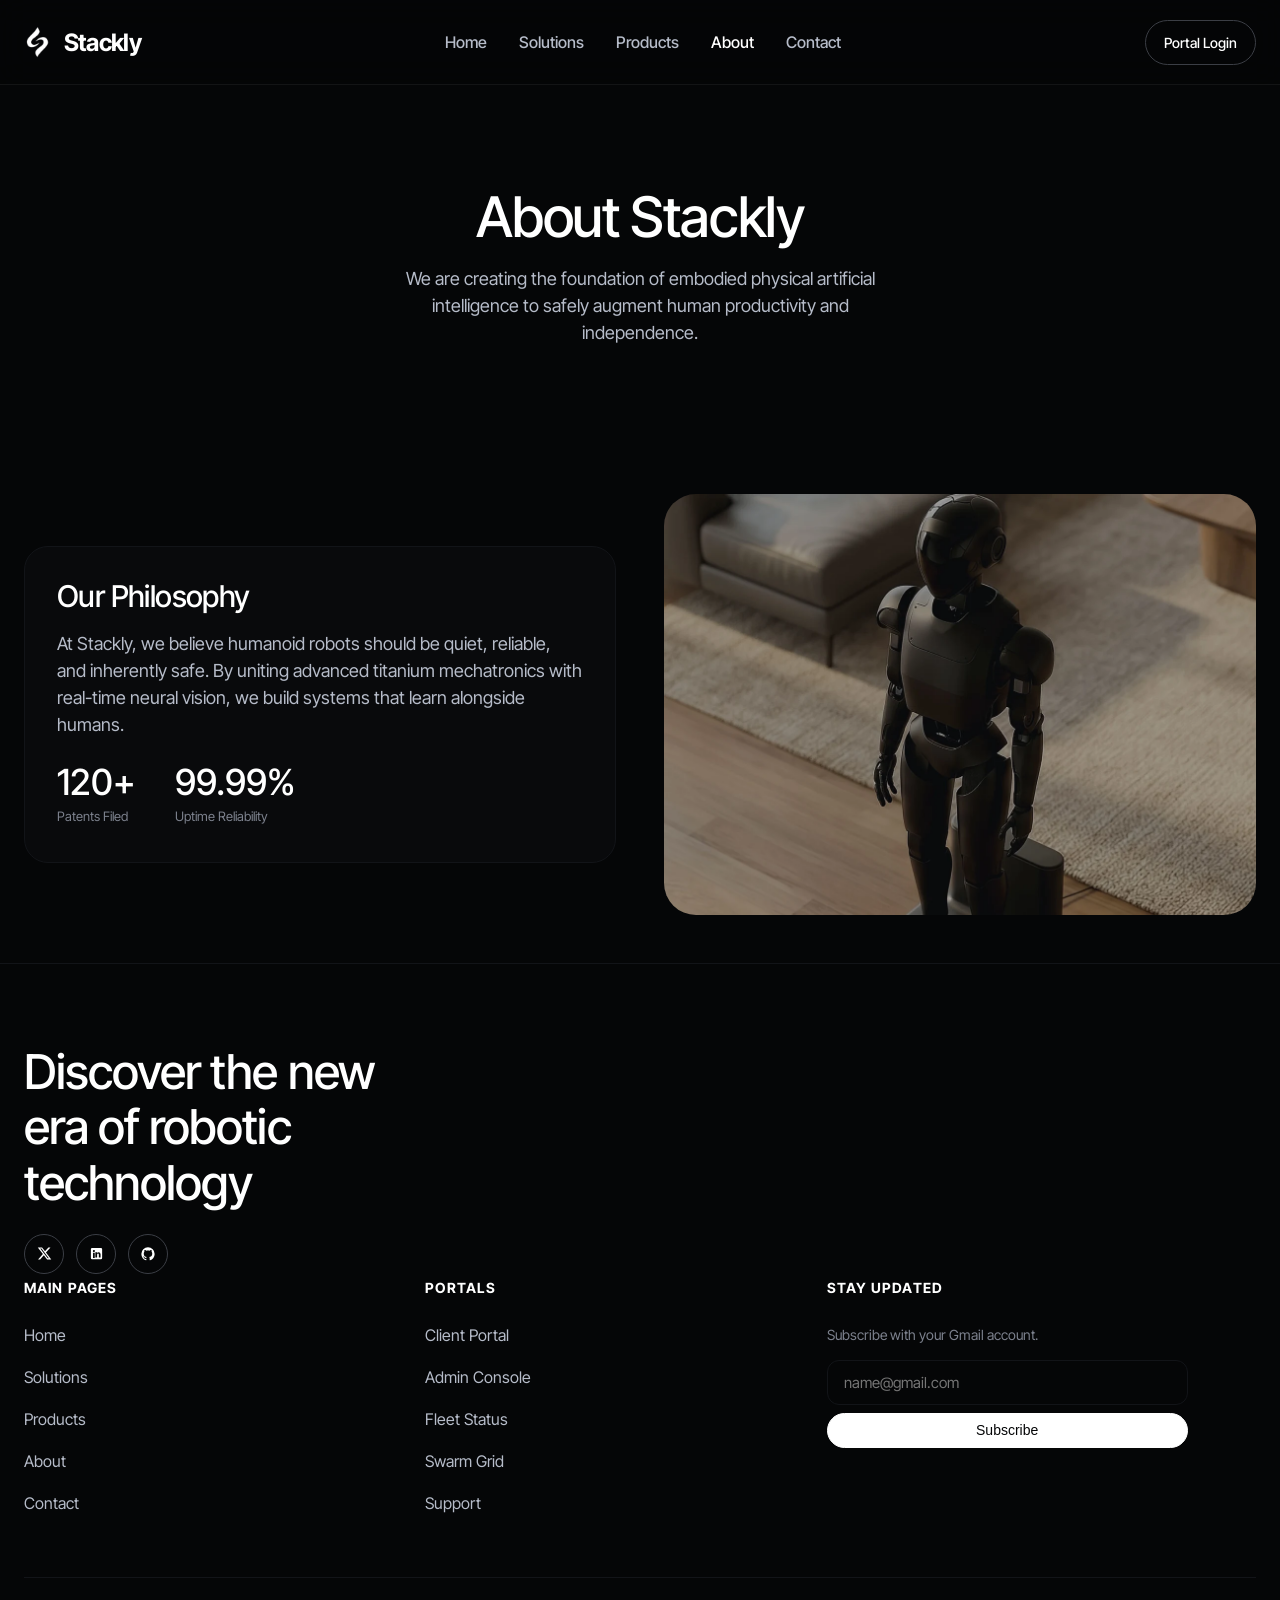
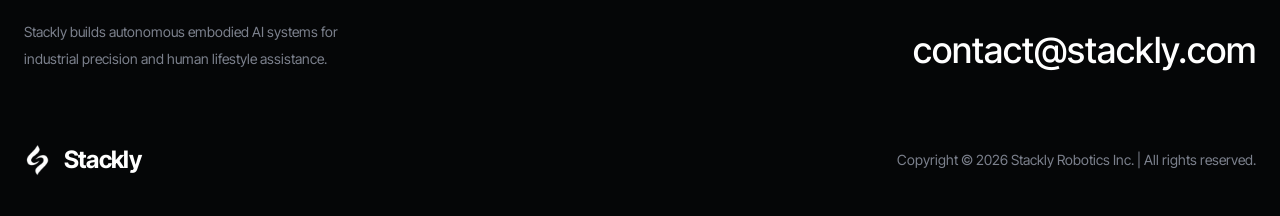
==== commit 8a37e45f: "1st bug clr stge" ====
--- a/about.html
+++ b/about.html
@@ -91,7 +91,7 @@
         </div>
 
         <div>
-          <img src="https://cdn.prod.website-files.com/699cb558653c272b82dacccc/699cb558653c272b82dace2c_human-like-dexterity-robotflow-webflow-template.jpg" alt="Lab" class="main-border-radius fit-cover"/>
+          <img src="images/human-like-dexterity-robotflow-webflow-template.webp" alt="Lab" class="main-border-radius fit-cover"/>
         </div>
       </div>
     </div>
--- a/css/style.css
+++ b/css/style.css
@@ -528,7 +528,7 @@
 }
 
 .background-image.home-v2-hero {
-  background-image: url("https://cdn.prod.website-files.com/699cb558653c272b82dacccc/699cb558653c272b82dacde5_the-revolution-starts-here-robotflow-webflow-ecommerce-template.jpg");
+  background-image: url("../images/the-revolution-starts-here-robotflow-webflow-ecommerce-template.webp");
   background-position: 100% center;
   background-repeat: no-repeat;
   background-size: cover;
@@ -761,7 +761,7 @@
 }
 
 .background-image.conten-section-image-v4 {
-  background-image: url("https://cdn.prod.website-files.com/699cb558653c272b82dacccc/699cb558653c272b82dacde6_introducing-omnibot-gen-2-robotflow-webflow-template.png");
+  background-image: url("../images/introducing-omnibot-gen-2-robotflow-webflow-template.webp");
   background-position: 100% center;
   background-repeat: no-repeat;
   background-size: cover;
@@ -847,7 +847,7 @@
 }
 
 .background-image.cta-card-bg-image {
-  background-image: url("https://cdn.prod.website-files.com/699cb558653c272b82dacccc/699cb558653c272b82dace37_cta-home-v3-bg-image-robotflow-weblfow-template.jpg");
+  background-image: url("../images/cta-home-v3-bg-image-robotflow-weblfow-template.webp");
   background-position: center;
   background-size: cover;
   width: 100%;
